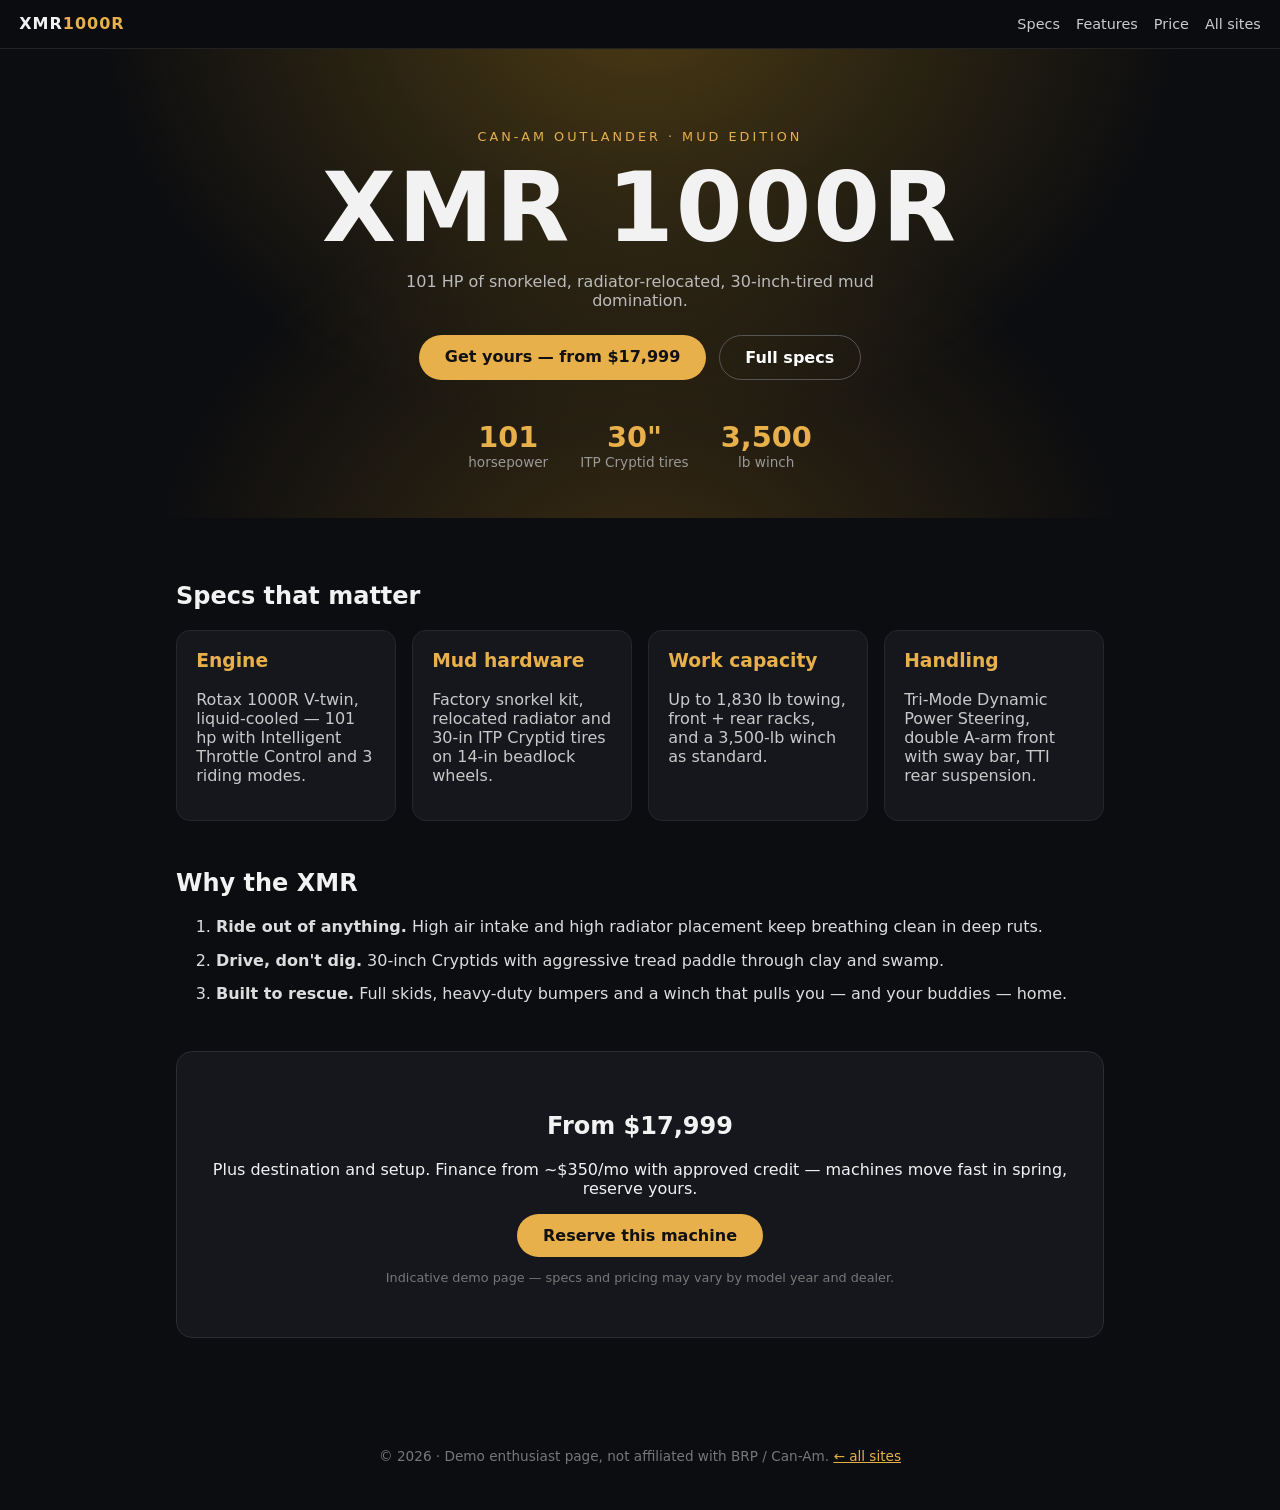
==== canam-xmr1000/index.html @ 73b1623f "Replace demos with Can-Am XMR 1000 and Jawa Mustang 50 sites" ====
<!doctype html>
<html lang="en">
<head>
  <meta charset="utf-8" />
  <meta name="viewport" content="width=device-width, initial-scale=1" />
  <title>Can-Am Outlander XMR 1000R — Built for the Mud</title>
  <meta name="description" content="Can-Am Outlander XMR 1000R: 101-hp Rotax V-twin mud machine. Specs, features and pricing." />
  <link rel="stylesheet" href="styles.css" />
</head>
<body>
  <nav>
    <span class="brand">XMR<span>1000R</span></span>
    <span class="nav-links"><a href="#specs">Specs</a><a href="#features">Features</a><a href="#price">Price</a><a href="../">All sites</a></span>
  </nav>

  <header class="hero">
    <p class="kicker">CAN-AM OUTLANDER · MUD EDITION</p>
    <h1>XMR 1000R</h1>
    <p class="sub">101 HP of snorkeled, radiator-relocated, 30-inch-tired mud domination.</p>
    <div class="cta-row">
      <a class="btn gold" href="#price">Get yours — from $17,999</a>
      <a class="btn ghost" href="#specs">Full specs</a>
    </div>
    <div class="hero-badges">
      <div><strong>101</strong><span>horsepower</span></div>
      <div><strong>30"</strong><span>ITP Cryptid tires</span></div>
      <div><strong>3,500</strong><span>lb winch</span></div>
    </div>
  </header>

  <main>
    <section id="specs">
      <h2>Specs that matter</h2>
      <div class="grid">
        <div class="spec"><h3>Engine</h3><p>Rotax 1000R V-twin, liquid-cooled — 101 hp with Intelligent Throttle Control and 3 riding modes.</p></div>
        <div class="spec"><h3>Mud hardware</h3><p>Factory snorkel kit, relocated radiator and 30-in ITP Cryptid tires on 14-in beadlock wheels.</p></div>
        <div class="spec"><h3>Work capacity</h3><p>Up to 1,830 lb towing, front + rear racks, and a 3,500-lb winch as standard.</p></div>
        <div class="spec"><h3>Handling</h3><p>Tri-Mode Dynamic Power Steering, double A-arm front with sway bar, TTI rear suspension.</p></div>
      </div>
    </section>

    <section id="features">
      <h2>Why the XMR</h2>
      <ol class="why">
        <li><strong>Ride out of anything.</strong> High air intake and high radiator placement keep breathing clean in deep ruts.</li>
        <li><strong>Drive, don't dig.</strong> 30-inch Cryptids with aggressive tread paddle through clay and swamp.</li>
        <li><strong>Built to rescue.</strong> Full skids, heavy-duty bumpers and a winch that pulls you — and your buddies — home.</li>
      </ol>
    </section>

    <section id="price" class="price">
      <h2>From $17,999</h2>
      <p>Plus destination and setup. Finance from ~$350/mo with approved credit — machines move fast in spring, reserve yours.</p>
      <a class="btn gold" href="mailto:sales@example.com?subject=Can-Am%20XMR%201000R%20reservation">Reserve this machine</a>
      <p class="fine">Indicative demo page — specs and pricing may vary by model year and dealer.</p>
    </section>
  </main>

  <footer><p>© 2026 · Demo enthusiast page, not affiliated with BRP / Can-Am. <a href="../">← all sites</a></p></footer>
</body>
</html>
---- canam-xmr1000/styles.css ----
:root { --gold: #e8b04b; --bg: #0c0d10; --card: #15171d; }
* { box-sizing: border-box; }
body { font-family: system-ui, -apple-system, sans-serif; margin: 0; background: var(--bg); color: #f2f2f2; }
nav { display: flex; justify-content: space-between; align-items: center; padding: .9rem 1.2rem; position: sticky; top: 0; background: rgba(12,13,16,.9); border-bottom: 1px solid #222; }
.brand { font-weight: 800; letter-spacing: 1px; }
.brand span { color: var(--gold); }
.nav-links a { color: #ccc; margin-left: 1rem; text-decoration: none; font-size: .9rem; }
.nav-links a:hover { color: #fff; }
.hero { text-align: center; padding: 5rem 1rem 3rem; background: radial-gradient(ellipse at 50% -10%, #4a3a14 0%, transparent 60%), radial-gradient(ellipse at 50% 120%, #3a2c12 0%, transparent 55%), #0c0d10; }
.kicker { color: var(--gold); letter-spacing: 3px; font-size: .8rem; margin: 0; }
.hero h1 { font-size: clamp(3rem, 10vw, 6rem); margin: .5rem 0; letter-spacing: 2px; }
.sub { color: #bbb; max-width: 560px; margin: 0 auto; }
.cta-row { margin-top: 1.6rem; display: flex; gap: .8rem; justify-content: center; flex-wrap: wrap; }
.btn { display: inline-block; padding: .75rem 1.6rem; border-radius: 999px; text-decoration: none; font-weight: 700; }
.btn.gold { background: var(--gold); color: #111; }
.btn.ghost { border: 1px solid #555; color: #fff; }
.hero-badges { display: flex; gap: 2rem; justify-content: center; margin-top: 2.5rem; flex-wrap: wrap; }
.hero-badges div { display: flex; flex-direction: column; }
.hero-badges strong { font-size: 1.8rem; color: var(--gold); }
.hero-badges span { color: #999; font-size: .85rem; }
main { max-width: 960px; margin: 0 auto; padding: 1rem; }
section { margin: 3rem 0; }
.grid { display: grid; gap: 1rem; grid-template-columns: repeat(auto-fit, minmax(210px, 1fr)); }
.spec { background: var(--card); border: 1px solid #26262c; border-radius: 14px; padding: 1.2rem; }
.spec h3 { margin-top: 0; color: var(--gold); }
.spec p { color: #c9c9c9; }
.why li { margin: .9rem 0; color: #ddd; }
.price { text-align: center; background: var(--card); border: 1px solid #2c2c33; border-radius: 16px; padding: 2.5rem 1rem; }
.fine { color: #777; font-size: .8rem; }
footer { text-align: center; padding: 2rem; color: #777; font-size: .85rem; }
footer a { color: var(--gold); }
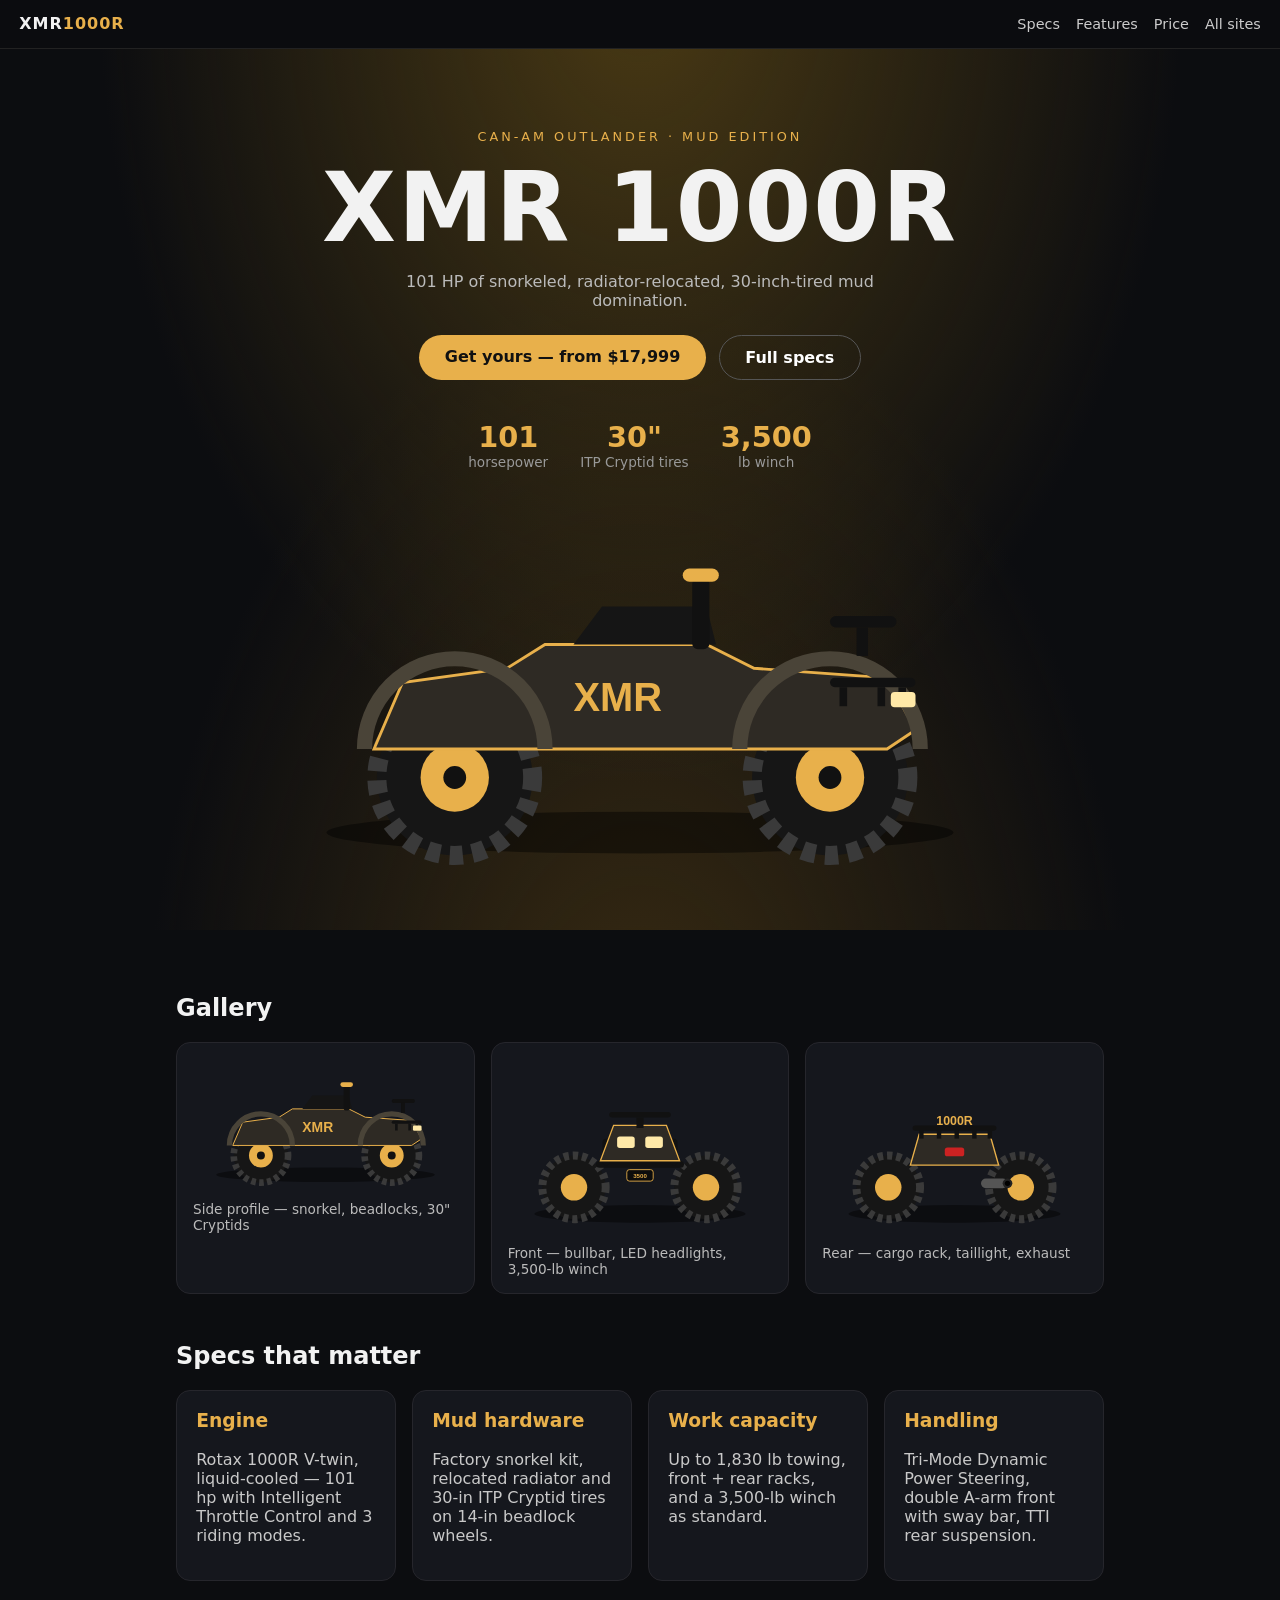
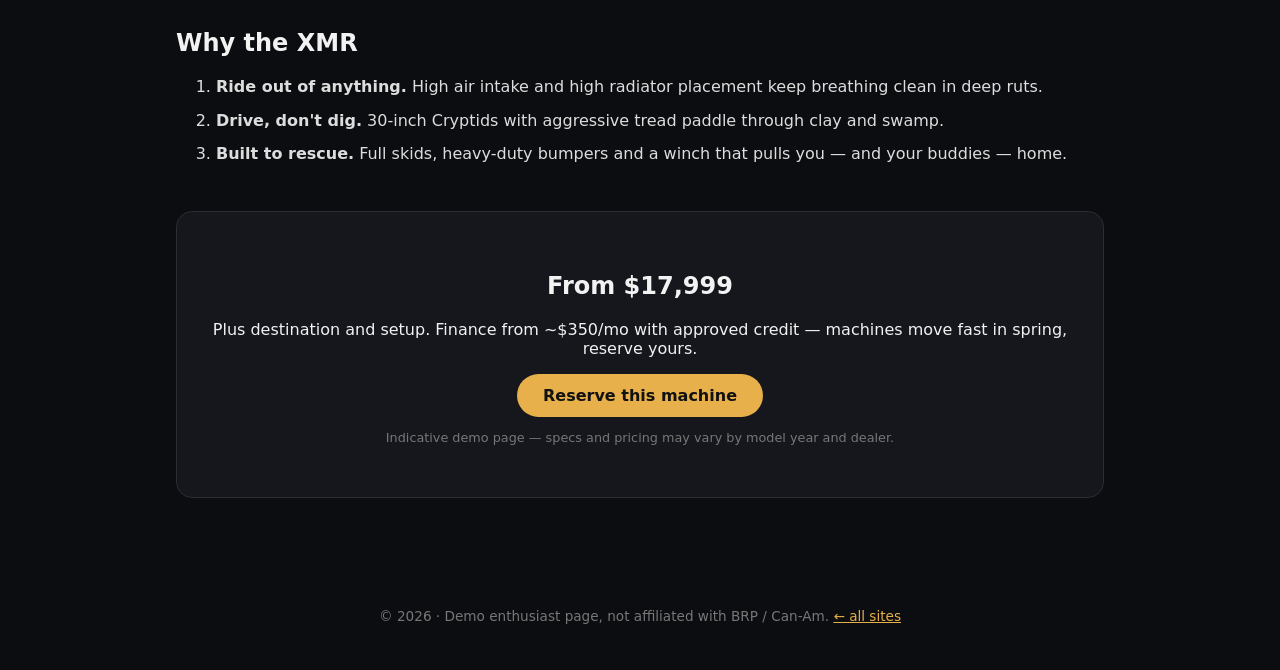
==== commit 9a9270ed: "Can-Am gallery pictures, Jawa background unblurred" ====
--- a/canam-xmr1000/index.html
+++ b/canam-xmr1000/index.html
@@ -26,9 +26,18 @@
       <div><strong>30"</strong><span>ITP Cryptid tires</span></div>
       <div><strong>3,500</strong><span>lb winch</span></div>
     </div>
+    <img class="hero-img" src="images/xmr-side.svg" alt="Can-Am Outlander XMR 1000R side view" />
   </header>
 
   <main>
+    <section id="gallery">
+      <h2>Gallery</h2>
+      <div class="gallery">
+        <figure><img src="images/xmr-side.svg" alt="XMR 1000R side profile with snorkel" /><figcaption>Side profile — snorkel, beadlocks, 30" Cryptids</figcaption></figure>
+        <figure><img src="images/xmr-front.svg" alt="XMR 1000R front with bullbar and winch" /><figcaption>Front — bullbar, LED headlights, 3,500-lb winch</figcaption></figure>
+        <figure><img src="images/xmr-rear.svg" alt="XMR 1000R rear with rack and exhaust" /><figcaption>Rear — cargo rack, taillight, exhaust</figcaption></figure>
+      </div>
+    </section>
     <section id="specs">
       <h2>Specs that matter</h2>
       <div class="grid">
--- a/canam-xmr1000/styles.css
+++ b/canam-xmr1000/styles.css
@@ -18,6 +18,11 @@
 .hero-badges div { display: flex; flex-direction: column; }
 .hero-badges strong { font-size: 1.8rem; color: var(--gold); }
 .hero-badges span { color: #999; font-size: .85rem; }
+.hero-img { max-width: 760px; width: 100%; margin: 2rem auto 0; display: block; }
+.gallery { display: grid; gap: 1rem; grid-template-columns: repeat(auto-fit, minmax(240px, 1fr)); }
+.gallery figure { margin: 0; background: var(--card); border: 1px solid #26262c; border-radius: 14px; padding: 1rem; }
+.gallery img { width: 100%; display: block; }
+.gallery figcaption { color: #bbb; font-size: .85rem; margin-top: .6rem; }
 main { max-width: 960px; margin: 0 auto; padding: 1rem; }
 section { margin: 3rem 0; }
 .grid { display: grid; gap: 1rem; grid-template-columns: repeat(auto-fit, minmax(210px, 1fr)); }
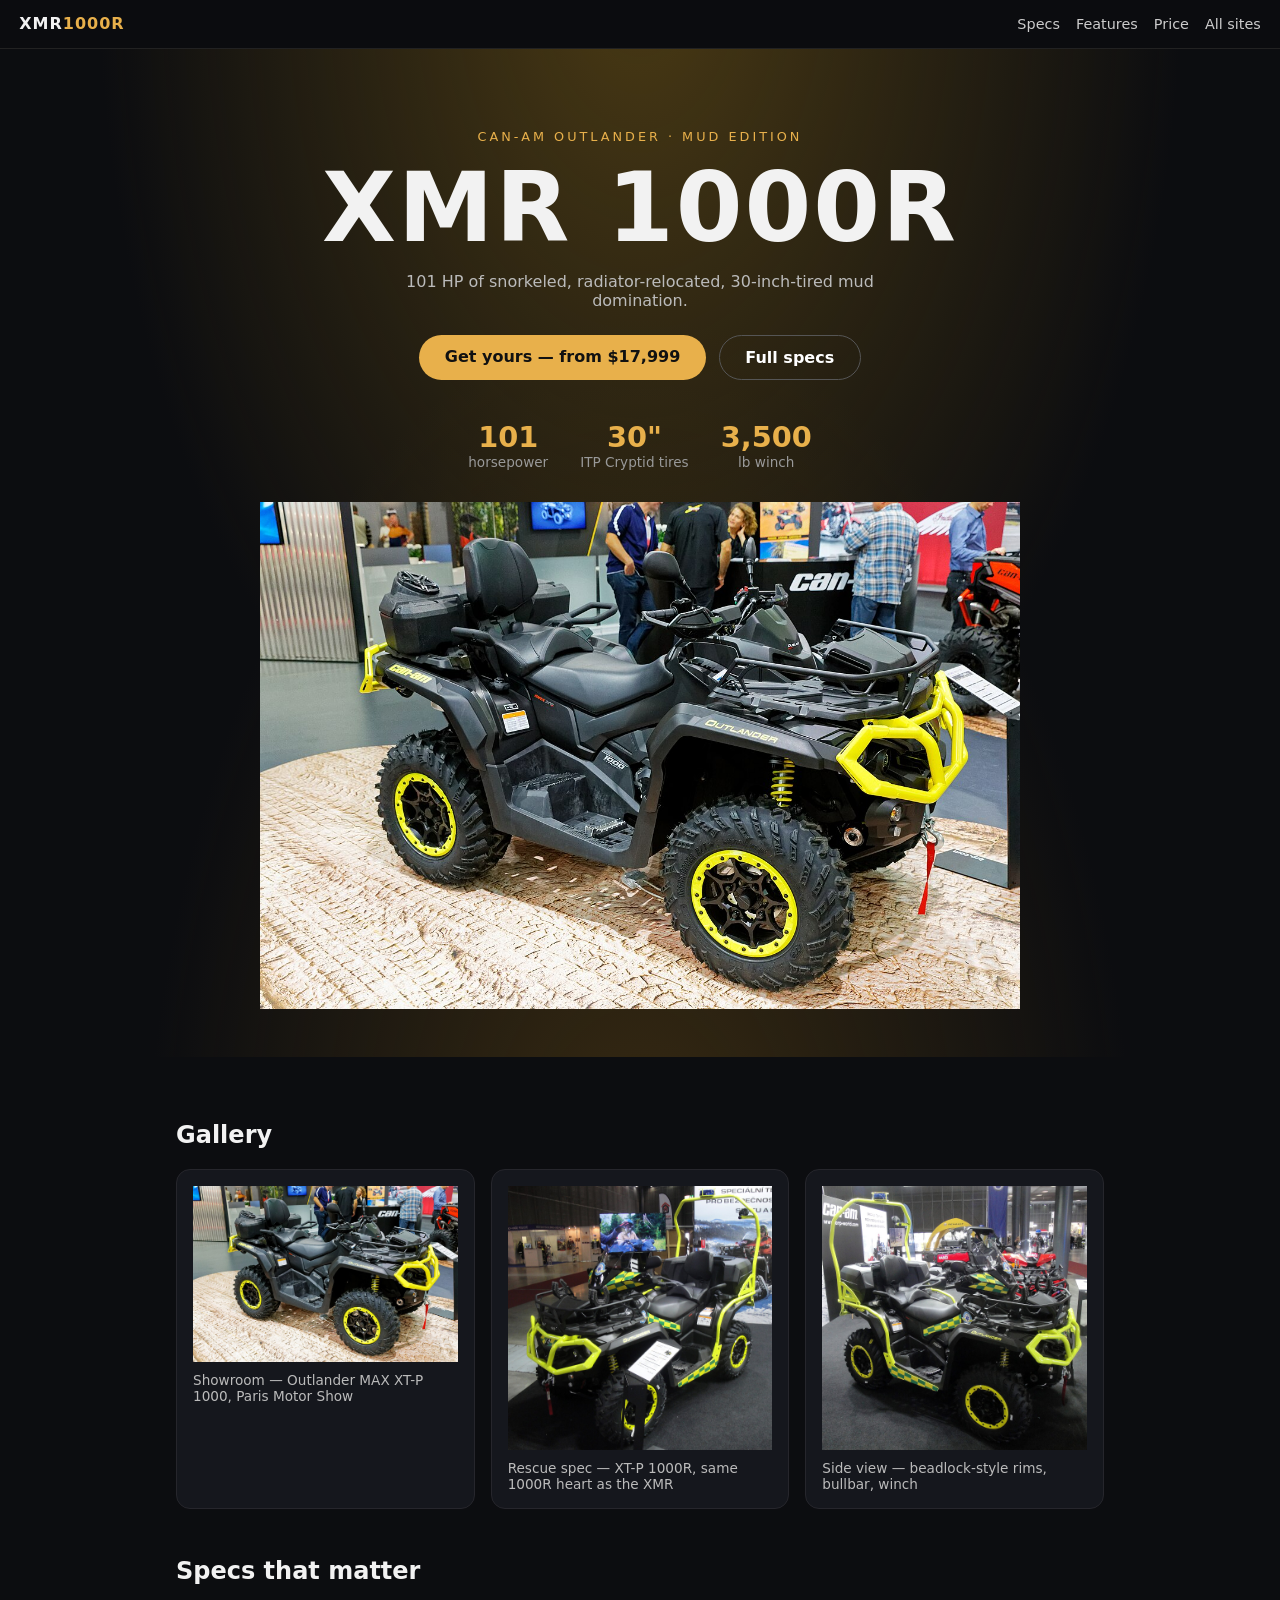
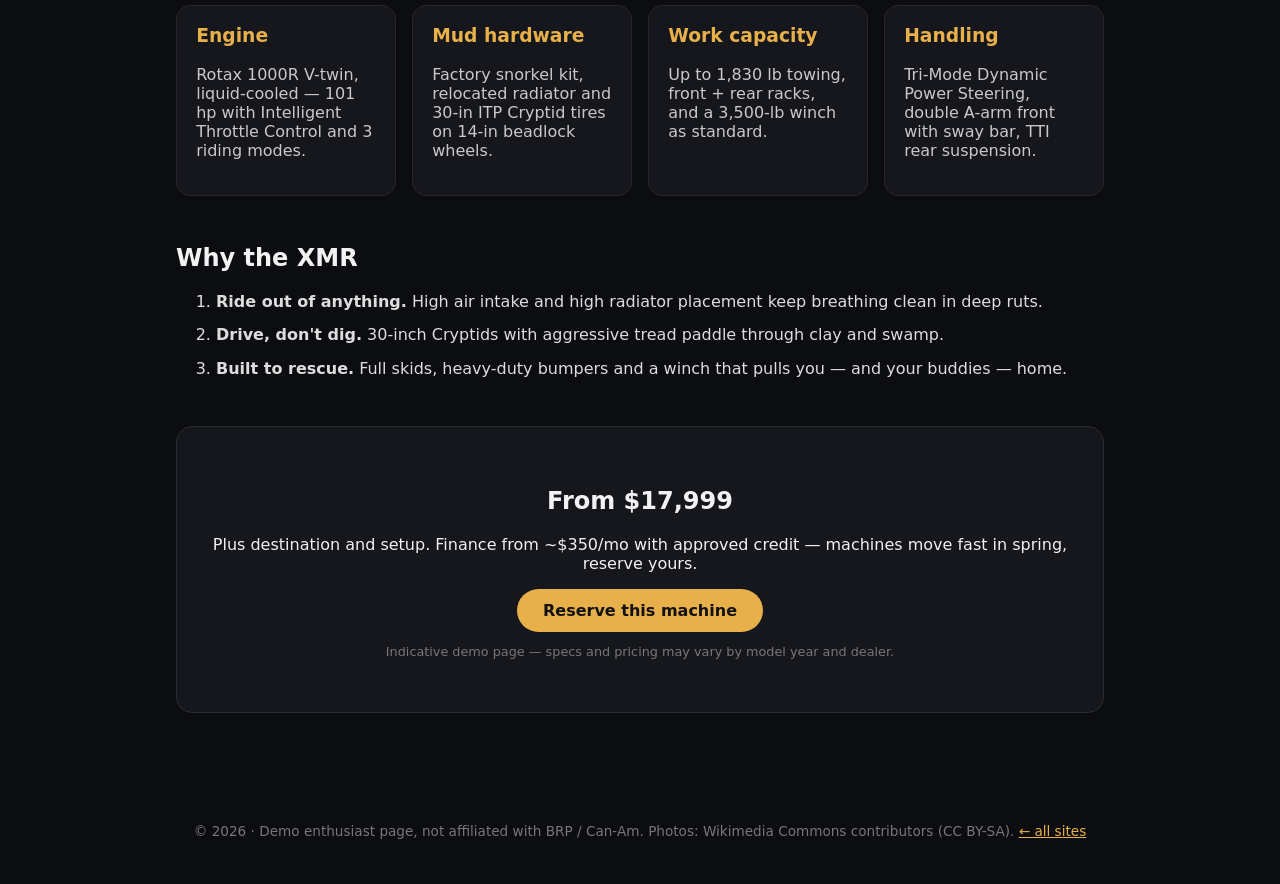
==== commit 2331c411: "Can-Am real photos from Commons, drop SVG placeholders" ====
--- a/canam-xmr1000/index.html
+++ b/canam-xmr1000/index.html
@@ -26,16 +26,16 @@
       <div><strong>30"</strong><span>ITP Cryptid tires</span></div>
       <div><strong>3,500</strong><span>lb winch</span></div>
     </div>
-    <img class="hero-img" src="images/xmr-side.svg" alt="Can-Am Outlander XMR 1000R side view" />
+    <img class="hero-img" src="photos/hero.jpg" alt="Can-Am Outlander MAX XT-P 1000 at the Paris Motor Show" />
   </header>
 
   <main>
     <section id="gallery">
       <h2>Gallery</h2>
       <div class="gallery">
-        <figure><img src="images/xmr-side.svg" alt="XMR 1000R side profile with snorkel" /><figcaption>Side profile — snorkel, beadlocks, 30" Cryptids</figcaption></figure>
-        <figure><img src="images/xmr-front.svg" alt="XMR 1000R front with bullbar and winch" /><figcaption>Front — bullbar, LED headlights, 3,500-lb winch</figcaption></figure>
-        <figure><img src="images/xmr-rear.svg" alt="XMR 1000R rear with rack and exhaust" /><figcaption>Rear — cargo rack, taillight, exhaust</figcaption></figure>
+        <figure><img src="photos/hero.jpg" alt="Outlander MAX XT-P 1000 showroom, Paris" /><figcaption>Showroom — Outlander MAX XT-P 1000, Paris Motor Show</figcaption></figure>
+        <figure><img src="photos/show1.jpg" alt="Outlander MAX XT-P 1000R rescue spec, front view" /><figcaption>Rescue spec — XT-P 1000R, same 1000R heart as the XMR</figcaption></figure>
+        <figure><img src="photos/show2.jpg" alt="Outlander MAX XT-P 1000R rescue spec, side view" /><figcaption>Side view — beadlock-style rims, bullbar, winch</figcaption></figure>
       </div>
     </section>
     <section id="specs">
@@ -65,6 +65,6 @@
     </section>
   </main>
 
-  <footer><p>© 2026 · Demo enthusiast page, not affiliated with BRP / Can-Am. <a href="../">← all sites</a></p></footer>
+  <footer><p>© 2026 · Demo enthusiast page, not affiliated with BRP / Can-Am. Photos: Wikimedia Commons contributors (CC BY-SA). <a href="../">← all sites</a></p></footer>
 </body>
 </html>
